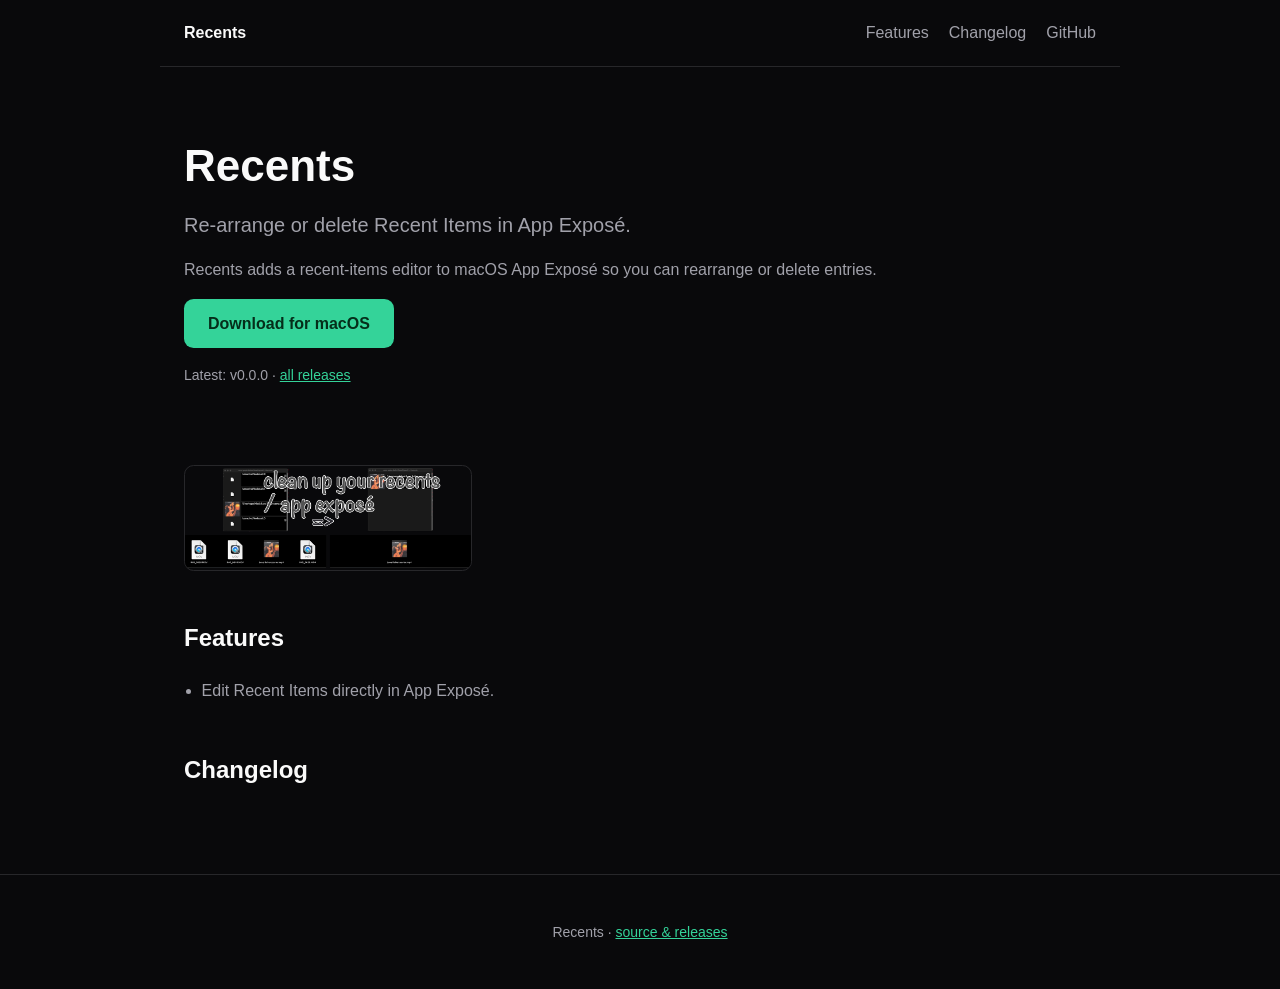
==== index.html @ caf692b4 "Scaffold website from the home-pipeline template" ====
<!doctype html>
<html lang="en">
<head>
  <meta charset="utf-8" />
  <meta name="viewport" content="width=device-width, initial-scale=1" />
  <title>Recents — Re-arrange or delete Recent Items in App Exposé.</title>
  <meta name="description" content="Recents adds a recent-items editor to macOS App Exposé so you can rearrange or delete entries." />
  <link rel="icon" href="favicon.ico" />
  <link rel="stylesheet" href="style.css" />
</head>
<body>
  <header class="nav">
    <a class="brand" href="/">Recents</a>
    <nav>
      <a href="#features">Features</a>
      <a href="#changelog">Changelog</a>
      <a href="https://github.com/steventheworker/Recents-macos-home">GitHub</a>
    </nav>
  </header>

  <main>
    <section class="hero">
      <h1>Recents</h1>
      <p class="tagline">Re-arrange or delete Recent Items in App Exposé.</p>
      <p class="description">Recents adds a recent-items editor to macOS App Exposé so you can rearrange or delete entries.</p>
      <p>
        <a class="button" href="https://github.com/steventheworker/Recents-macos-home/releases/latest">Download for macOS</a>
      </p>
      <p class="version">Latest: v0.0.0 · <a href="https://github.com/steventheworker/Recents-macos-home/releases">all releases</a></p>
    </section>

    <section class="screenshots">
            <img src="screenshots/screenshot.png" alt="Recents screenshot" loading="lazy" />
    </section>

    <section id="features">
      <h2>Features</h2>
      <ul class="features">
        <li>Edit Recent Items directly in App Exposé.</li>
      </ul>
    </section>

    <section id="changelog">
      <h2>Changelog</h2>
      <div class="releases">
        <!-- release-list -->
      </div>
    </section>
  </main>

  <footer>
    <p>Recents · <a href="https://github.com/steventheworker/Recents-macos-home">source &amp; releases</a></p>
  </footer>

  <script src="main.js"></script>
</body>
</html>
---- style.css ----
:root {
  --bg: #09090b;
  --panel: #18181b;
  --border: #27272a;
  --text: #fafafa;
  --muted: #a1a1aa;
  --accent: #34d399;
}

* { box-sizing: border-box; }

body {
  margin: 0;
  background: var(--bg);
  color: var(--text);
  font: 16px/1.6 -apple-system, BlinkMacSystemFont, "Segoe UI", Roboto, sans-serif;
}

a { color: var(--accent); }

.nav {
  display: flex;
  align-items: center;
  justify-content: space-between;
  max-width: 60rem;
  margin: 0 auto;
  padding: 1.25rem 1.5rem;
  border-bottom: 1px solid var(--border);
}

.brand { font-weight: 700; text-decoration: none; color: var(--text); }
.nav nav { display: flex; gap: 1.25rem; }
.nav nav a { color: var(--muted); text-decoration: none; }
.nav nav a:hover { color: var(--text); }

main { max-width: 60rem; margin: 0 auto; padding: 0 1.5rem 4rem; }

.hero { padding: 4rem 0 2rem; }
.hero h1 { font-size: 2.75rem; margin: 0 0 0.5rem; }
.tagline { font-size: 1.25rem; color: var(--muted); margin: 0 0 0.5rem; }
.description { max-width: 44rem; color: var(--muted); }
.version { color: var(--muted); font-size: 0.875rem; }

.button {
  display: inline-block;
  background: var(--accent);
  color: #052e1a;
  font-weight: 600;
  padding: 0.75rem 1.5rem;
  border-radius: 0.6rem;
  text-decoration: none;
}

.screenshots { display: flex; flex-wrap: wrap; gap: 0.75rem; margin: 2rem 0; }
.screenshots img { width: 18rem; max-width: 100%; border: 1px solid var(--border); border-radius: 0.6rem; }

section h2 { margin-top: 3rem; }
.features { padding-left: 1.1rem; color: var(--muted); }

.release {
  border: 1px solid var(--border);
  background: var(--panel);
  border-radius: 0.6rem;
  padding: 1rem 1.25rem;
  margin-bottom: 0.75rem;
}
.release h3 { margin: 0 0 0.25rem; }
.release-date { color: var(--muted); font-size: 0.875rem; margin: 0 0 0.5rem; }
.release ul { margin: 0; padding-left: 1.1rem; color: var(--muted); }

footer {
  border-top: 1px solid var(--border);
  text-align: center;
  color: var(--muted);
  font-size: 0.875rem;
  padding: 2rem 1rem;
}
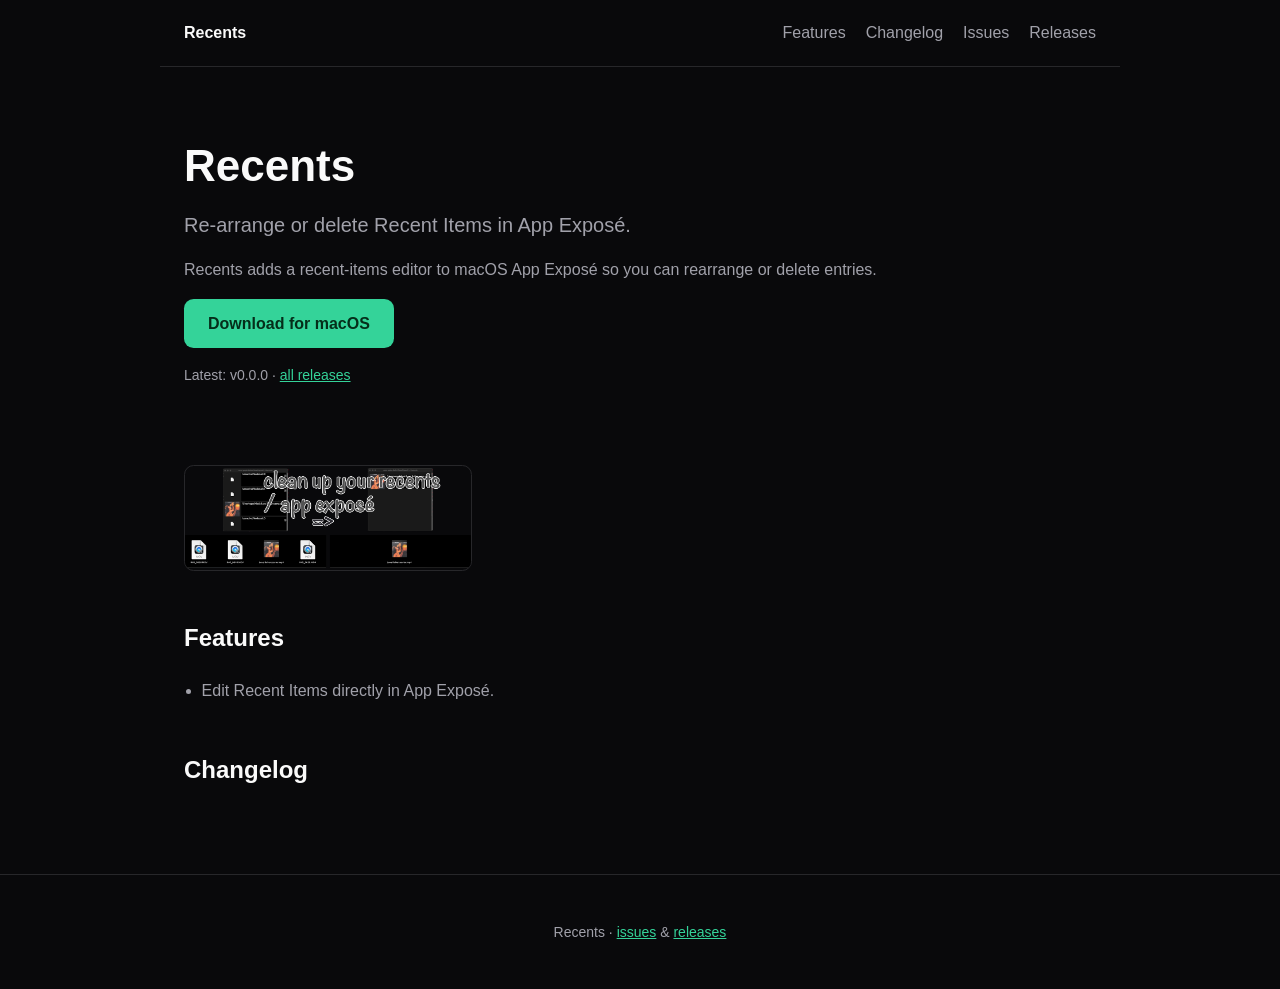
==== commit 86b0d488: "Use the closed-source template (no GitHub link; Issues/Releases)" ====
--- a/index.html
+++ b/index.html
@@ -14,7 +14,8 @@
     <nav>
       <a href="#features">Features</a>
       <a href="#changelog">Changelog</a>
-      <a href="https://github.com/steventheworker/Recents-macos-home">GitHub</a>
+      <a href="https://github.com/steventheworker/Recents-macos-home/issues">Issues</a>
+      <a href="https://github.com/steventheworker/Recents-macos-home/releases">Releases</a>
     </nav>
   </header>
 
@@ -49,7 +50,7 @@
   </main>
 
   <footer>
-    <p>Recents · <a href="https://github.com/steventheworker/Recents-macos-home">source &amp; releases</a></p>
+    <p>Recents · <a href="https://github.com/steventheworker/Recents-macos-home/issues">issues</a> &amp; <a href="https://github.com/steventheworker/Recents-macos-home/releases">releases</a></p>
   </footer>
 
   <script src="main.js"></script>
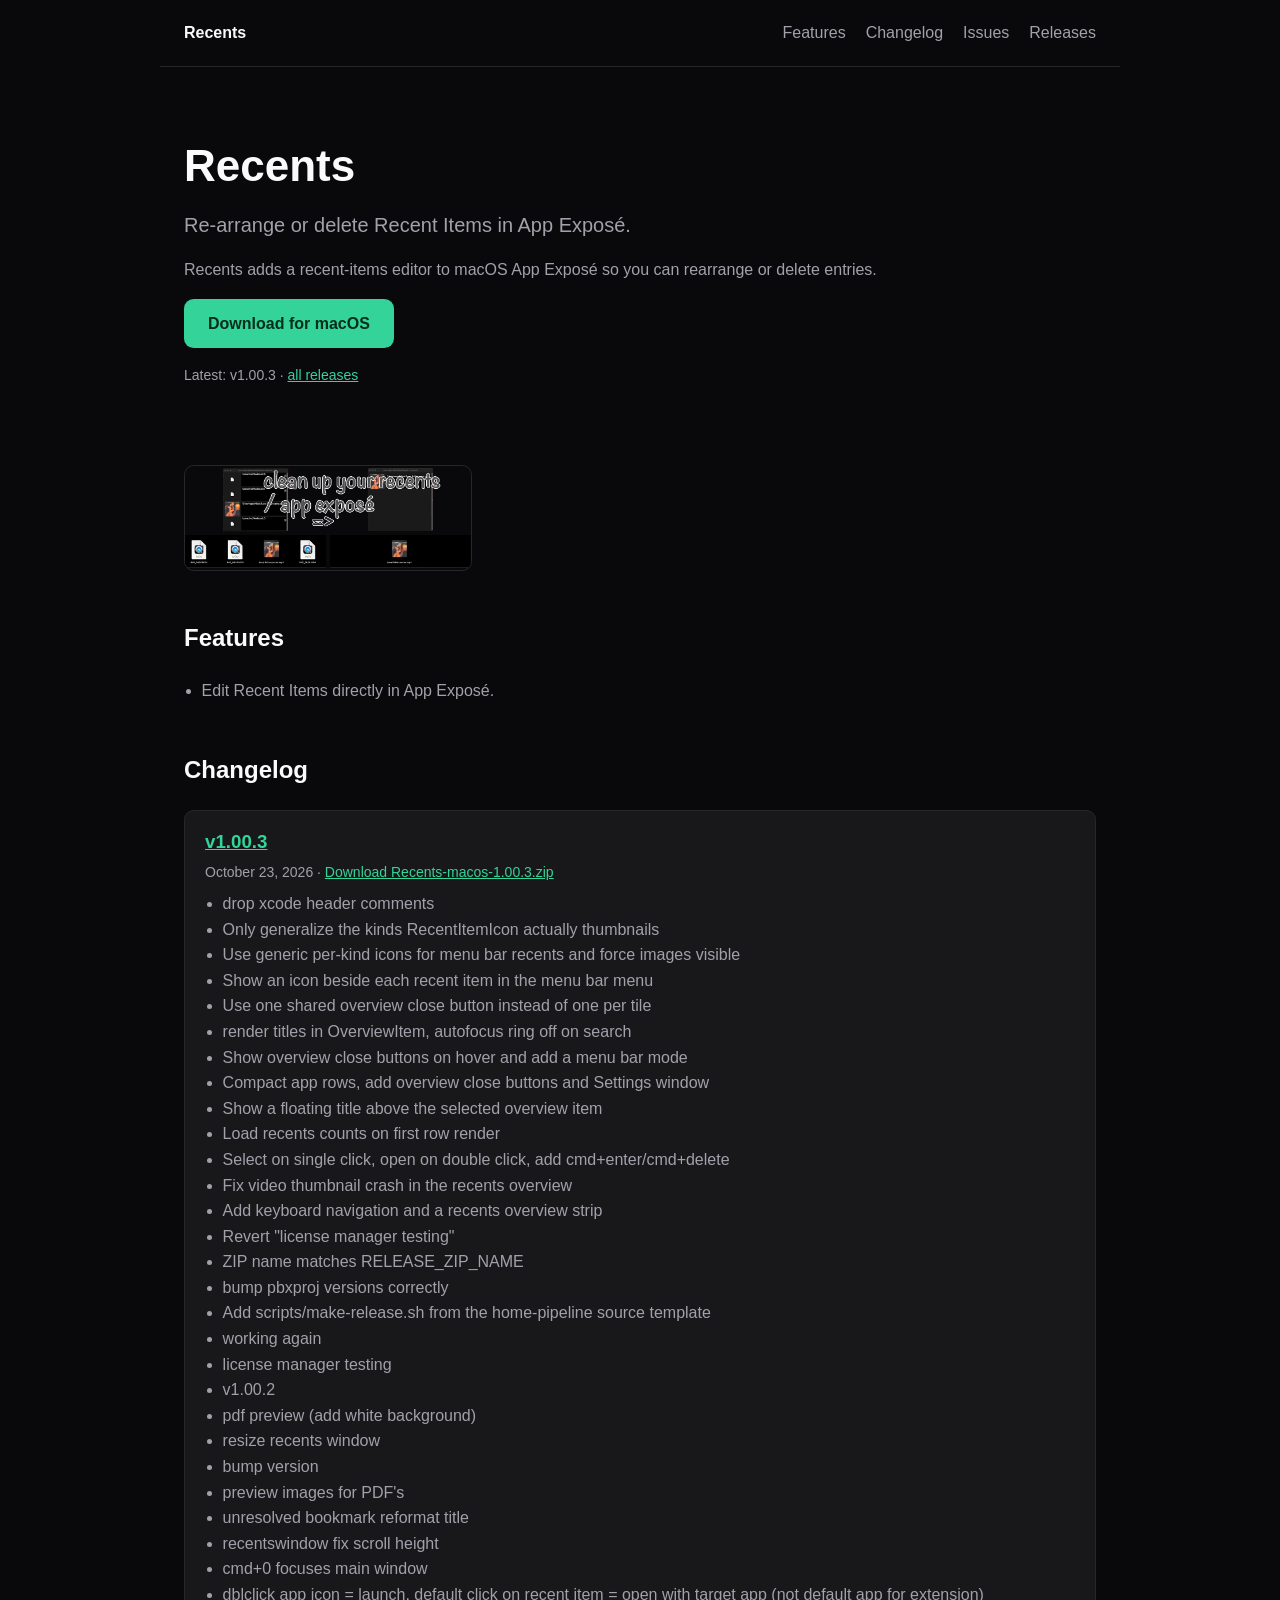
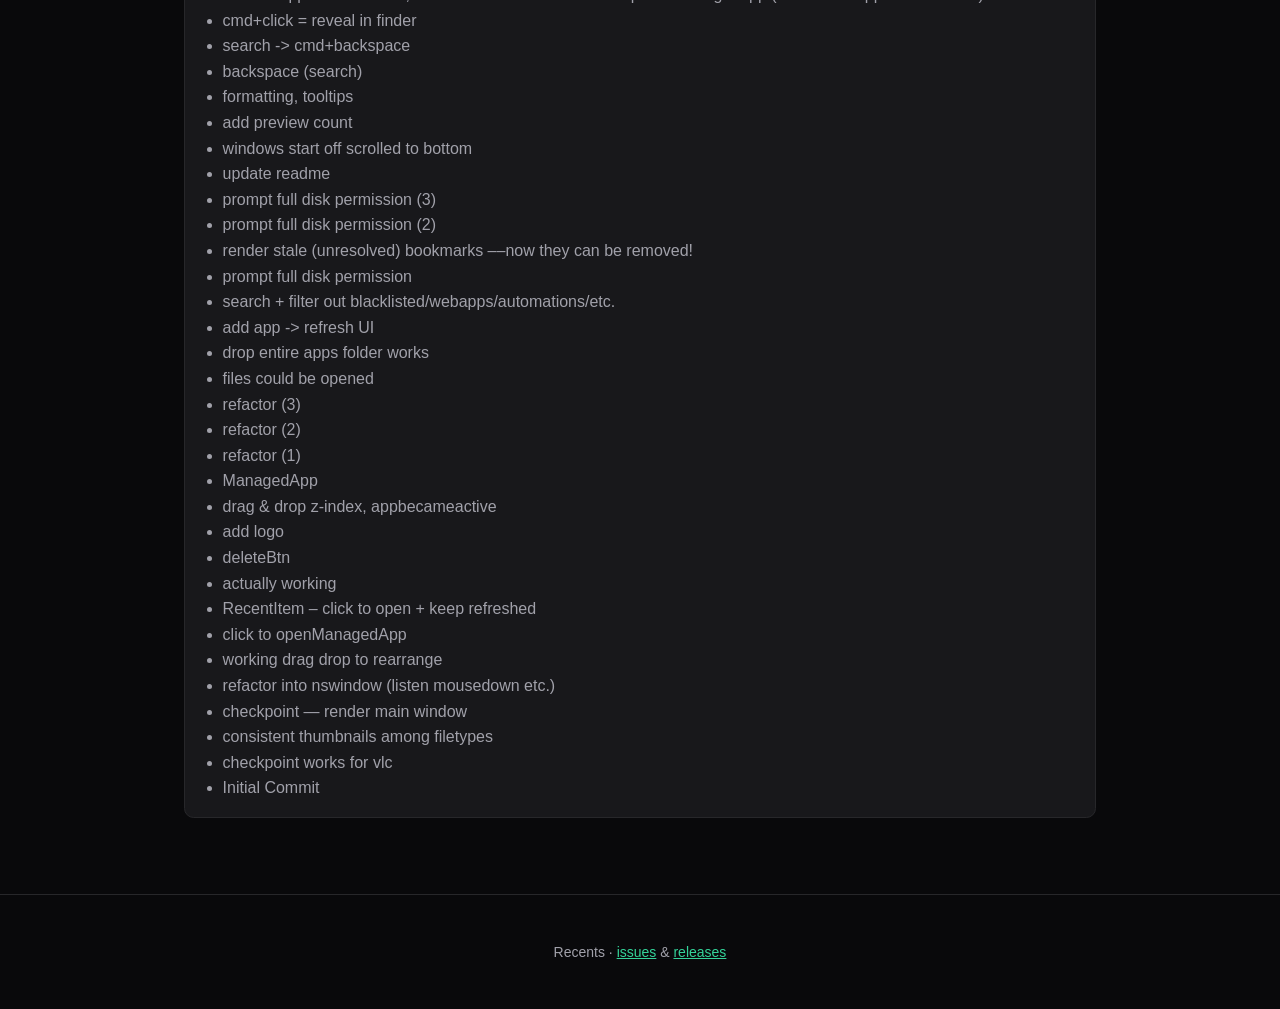
==== commit ff37d047: "publish Recents v1.00.3" ====
--- a/index.html
+++ b/index.html
@@ -27,7 +27,7 @@
       <p>
         <a class="button" href="https://github.com/steventheworker/Recents-macos-home/releases/latest">Download for macOS</a>
       </p>
-      <p class="version">Latest: v0.0.0 · <a href="https://github.com/steventheworker/Recents-macos-home/releases">all releases</a></p>
+      <p class="version">Latest: v1.00.3 · <a href="https://github.com/steventheworker/Recents-macos-home/releases">all releases</a></p>
     </section>
 
     <section class="screenshots">
@@ -45,6 +45,71 @@
       <h2>Changelog</h2>
       <div class="releases">
         <!-- release-list -->
+      <section class="release" data-version="1.00.3">
+        <h3><a href="https://recents-macos.netlify.app/changelog-sparkle/releases/v1.00.3/">v1.00.3</a></h3>
+        <p class="release-date">October 23, 2026 · <a href="https://github.com/steventheworker/Recents-macos-home/releases/download/v1.00.3/Recents-macos-1.00.3.zip">Download Recents-macos-1.00.3.zip</a></p>
+        <ul>
+          <li>drop xcode header comments</li>
+          <li>Only generalize the kinds RecentItemIcon actually thumbnails</li>
+          <li>Use generic per-kind icons for menu bar recents and force images visible</li>
+          <li>Show an icon beside each recent item in the menu bar menu</li>
+          <li>Use one shared overview close button instead of one per tile</li>
+          <li>render titles in OverviewItem, autofocus ring off on search</li>
+          <li>Show overview close buttons on hover and add a menu bar mode</li>
+          <li>Compact app rows, add overview close buttons and Settings window</li>
+          <li>Show a floating title above the selected overview item</li>
+          <li>Load recents counts on first row render</li>
+          <li>Select on single click, open on double click, add cmd+enter/cmd+delete</li>
+          <li>Fix video thumbnail crash in the recents overview</li>
+          <li>Add keyboard navigation and a recents overview strip</li>
+          <li>Revert &quot;license manager testing&quot;</li>
+          <li>ZIP name matches RELEASE_ZIP_NAME</li>
+          <li>bump pbxproj versions correctly</li>
+          <li>Add scripts/make-release.sh from the home-pipeline source template</li>
+          <li>working again</li>
+          <li>license manager testing</li>
+          <li>v1.00.2</li>
+          <li>pdf preview (add white background)</li>
+          <li>resize recents window</li>
+          <li>bump version</li>
+          <li>preview images for PDF&#x27;s</li>
+          <li>unresolved bookmark reformat title</li>
+          <li>recentswindow fix scroll height</li>
+          <li>cmd+0 focuses main window</li>
+          <li>dblclick app icon = launch, default click on recent item = open with target app (not default app for extension)</li>
+          <li>cmd+click = reveal in finder</li>
+          <li>search -&gt; cmd+backspace</li>
+          <li>backspace (search)</li>
+          <li>formatting, tooltips</li>
+          <li>add preview count</li>
+          <li>windows start off scrolled to bottom</li>
+          <li>update readme</li>
+          <li>prompt full disk permission (3)</li>
+          <li>prompt full disk permission (2)</li>
+          <li>render stale (unresolved) bookmarks ––now they can be removed!</li>
+          <li>prompt full disk permission</li>
+          <li>search + filter out blacklisted/webapps/automations/etc.</li>
+          <li>add app -&gt; refresh UI</li>
+          <li>drop entire apps folder works</li>
+          <li>files could be opened</li>
+          <li>refactor (3)</li>
+          <li>refactor (2)</li>
+          <li>refactor (1)</li>
+          <li>ManagedApp</li>
+          <li>drag &amp; drop z-index, appbecameactive</li>
+          <li>add logo</li>
+          <li>deleteBtn</li>
+          <li>actually working</li>
+          <li>RecentItem – click to open + keep refreshed</li>
+          <li>click to openManagedApp</li>
+          <li>working drag drop to rearrange</li>
+          <li>refactor into nswindow (listen mousedown etc.)</li>
+          <li>checkpoint — render main window</li>
+          <li>consistent thumbnails among filetypes</li>
+          <li>checkpoint works for vlc</li>
+          <li>Initial Commit</li>
+        </ul>
+      </section>
       </div>
     </section>
   </main>
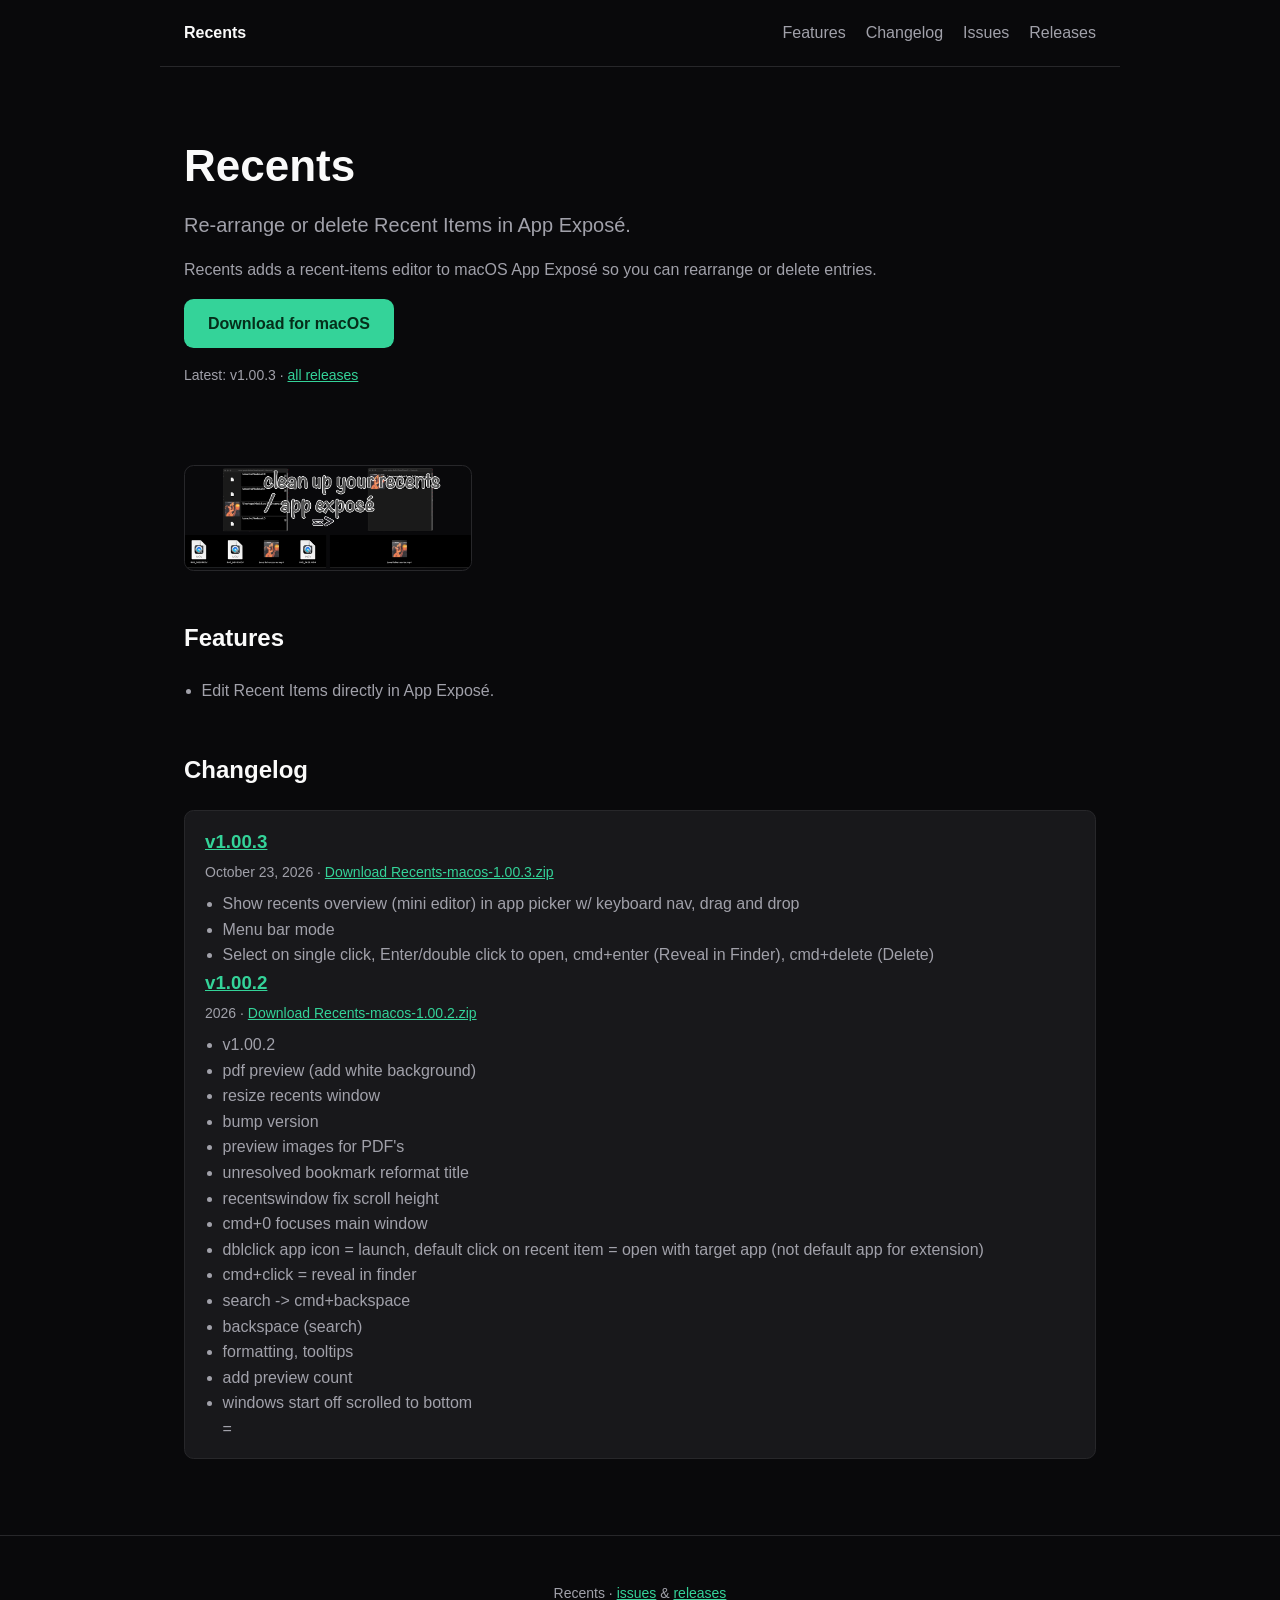
==== commit ae42eb17: "update site url, release notes, screenshot" ====
--- a/index.html
+++ b/index.html
@@ -1,123 +1,161 @@
 <!doctype html>
 <html lang="en">
-<head>
-  <meta charset="utf-8" />
-  <meta name="viewport" content="width=device-width, initial-scale=1" />
-  <title>Recents — Re-arrange or delete Recent Items in App Exposé.</title>
-  <meta name="description" content="Recents adds a recent-items editor to macOS App Exposé so you can rearrange or delete entries." />
-  <link rel="icon" href="favicon.ico" />
-  <link rel="stylesheet" href="style.css" />
-</head>
-<body>
-  <header class="nav">
-    <a class="brand" href="/">Recents</a>
-    <nav>
-      <a href="#features">Features</a>
-      <a href="#changelog">Changelog</a>
-      <a href="https://github.com/steventheworker/Recents-macos-home/issues">Issues</a>
-      <a href="https://github.com/steventheworker/Recents-macos-home/releases">Releases</a>
-    </nav>
-  </header>
+	<head>
+		<meta charset="utf-8" />
+		<meta name="viewport" content="width=device-width, initial-scale=1" />
+		<title>
+			Recents — Re-arrange or delete Recent Items in App Exposé.
+		</title>
+		<meta
+			name="description"
+			content="Recents adds a recent-items editor to macOS App Exposé so you can rearrange or delete entries."
+		/>
+		<link rel="icon" href="favicon.ico" />
+		<link rel="stylesheet" href="style.css" />
+	</head>
+	<body>
+		<header class="nav">
+			<a class="brand" href="/">Recents</a>
+			<nav>
+				<a href="#features">Features</a>
+				<a href="#changelog">Changelog</a>
+				<a
+					href="https://github.com/steventheworker/Recents-macos-home/issues"
+					>Issues</a
+				>
+				<a
+					href="https://github.com/steventheworker/Recents-macos-home/releases"
+					>Releases</a
+				>
+			</nav>
+		</header>
 
-  <main>
-    <section class="hero">
-      <h1>Recents</h1>
-      <p class="tagline">Re-arrange or delete Recent Items in App Exposé.</p>
-      <p class="description">Recents adds a recent-items editor to macOS App Exposé so you can rearrange or delete entries.</p>
-      <p>
-        <a class="button" href="https://github.com/steventheworker/Recents-macos-home/releases/latest">Download for macOS</a>
-      </p>
-      <p class="version">Latest: v1.00.3 · <a href="https://github.com/steventheworker/Recents-macos-home/releases">all releases</a></p>
-    </section>
+		<main>
+			<section class="hero">
+				<h1>Recents</h1>
+				<p class="tagline">
+					Re-arrange or delete Recent Items in App Exposé.
+				</p>
+				<p class="description">
+					Recents adds a recent-items editor to macOS App Exposé so
+					you can rearrange or delete entries.
+				</p>
+				<p>
+					<a
+						class="button"
+						href="https://github.com/steventheworker/Recents-macos-home/releases/latest"
+						>Download for macOS</a
+					>
+				</p>
+				<p class="version">
+					Latest: v1.00.3 ·
+					<a
+						href="https://github.com/steventheworker/Recents-macos-home/releases"
+						>all releases</a
+					>
+				</p>
+			</section>
 
-    <section class="screenshots">
-            <img src="screenshots/screenshot.png" alt="Recents screenshot" loading="lazy" />
-    </section>
+			<section class="screenshots">
+				<img
+					src="screenshots/screenshot.png"
+					alt="Recents screenshot"
+					loading="lazy"
+				/>
+			</section>
 
-    <section id="features">
-      <h2>Features</h2>
-      <ul class="features">
-        <li>Edit Recent Items directly in App Exposé.</li>
-      </ul>
-    </section>
+			<section id="features">
+				<h2>Features</h2>
+				<ul class="features">
+					<li>Edit Recent Items directly in App Exposé.</li>
+				</ul>
+			</section>
 
-    <section id="changelog">
-      <h2>Changelog</h2>
-      <div class="releases">
-        <!-- release-list -->
-      <section class="release" data-version="1.00.3">
-        <h3><a href="https://recents-macos.netlify.app/changelog-sparkle/releases/v1.00.3/">v1.00.3</a></h3>
-        <p class="release-date">October 23, 2026 · <a href="https://github.com/steventheworker/Recents-macos-home/releases/download/v1.00.3/Recents-macos-1.00.3.zip">Download Recents-macos-1.00.3.zip</a></p>
-        <ul>
-          <li>drop xcode header comments</li>
-          <li>Only generalize the kinds RecentItemIcon actually thumbnails</li>
-          <li>Use generic per-kind icons for menu bar recents and force images visible</li>
-          <li>Show an icon beside each recent item in the menu bar menu</li>
-          <li>Use one shared overview close button instead of one per tile</li>
-          <li>render titles in OverviewItem, autofocus ring off on search</li>
-          <li>Show overview close buttons on hover and add a menu bar mode</li>
-          <li>Compact app rows, add overview close buttons and Settings window</li>
-          <li>Show a floating title above the selected overview item</li>
-          <li>Load recents counts on first row render</li>
-          <li>Select on single click, open on double click, add cmd+enter/cmd+delete</li>
-          <li>Fix video thumbnail crash in the recents overview</li>
-          <li>Add keyboard navigation and a recents overview strip</li>
-          <li>Revert &quot;license manager testing&quot;</li>
-          <li>ZIP name matches RELEASE_ZIP_NAME</li>
-          <li>bump pbxproj versions correctly</li>
-          <li>Add scripts/make-release.sh from the home-pipeline source template</li>
-          <li>working again</li>
-          <li>license manager testing</li>
-          <li>v1.00.2</li>
-          <li>pdf preview (add white background)</li>
-          <li>resize recents window</li>
-          <li>bump version</li>
-          <li>preview images for PDF&#x27;s</li>
-          <li>unresolved bookmark reformat title</li>
-          <li>recentswindow fix scroll height</li>
-          <li>cmd+0 focuses main window</li>
-          <li>dblclick app icon = launch, default click on recent item = open with target app (not default app for extension)</li>
-          <li>cmd+click = reveal in finder</li>
-          <li>search -&gt; cmd+backspace</li>
-          <li>backspace (search)</li>
-          <li>formatting, tooltips</li>
-          <li>add preview count</li>
-          <li>windows start off scrolled to bottom</li>
-          <li>update readme</li>
-          <li>prompt full disk permission (3)</li>
-          <li>prompt full disk permission (2)</li>
-          <li>render stale (unresolved) bookmarks ––now they can be removed!</li>
-          <li>prompt full disk permission</li>
-          <li>search + filter out blacklisted/webapps/automations/etc.</li>
-          <li>add app -&gt; refresh UI</li>
-          <li>drop entire apps folder works</li>
-          <li>files could be opened</li>
-          <li>refactor (3)</li>
-          <li>refactor (2)</li>
-          <li>refactor (1)</li>
-          <li>ManagedApp</li>
-          <li>drag &amp; drop z-index, appbecameactive</li>
-          <li>add logo</li>
-          <li>deleteBtn</li>
-          <li>actually working</li>
-          <li>RecentItem – click to open + keep refreshed</li>
-          <li>click to openManagedApp</li>
-          <li>working drag drop to rearrange</li>
-          <li>refactor into nswindow (listen mousedown etc.)</li>
-          <li>checkpoint — render main window</li>
-          <li>consistent thumbnails among filetypes</li>
-          <li>checkpoint works for vlc</li>
-          <li>Initial Commit</li>
-        </ul>
-      </section>
-      </div>
-    </section>
-  </main>
+			<section id="changelog">
+				<h2>Changelog</h2>
+				<div class="releases">
+					<!-- release-list -->
+					<section class="release" data-version="1.00.3">
+						<h3>
+							<a
+								href="https://recents.netlify.app/changelog-sparkle/releases/v1.00.3/"
+								>v1.00.3</a
+							>
+						</h3>
+						<p class="release-date">
+							October 23, 2026 ·
+							<a
+								href="https://github.com/steventheworker/Recents-macos-home/releases/download/v1.00.3/Recents-macos-1.00.3.zip"
+								>Download Recents-macos-1.00.3.zip</a
+							>
+						</p>
+						<ul>
+							<li>
+								Show recents overview (mini editor) in app
+								picker w/ keyboard nav, drag and drop
+							</li>
+							<li>Menu bar mode</li>
+							<li>
+								Select on single click, Enter/double click to
+								open, cmd+enter (Reveal in Finder), cmd+delete
+								(Delete)
+							</li>
+						</ul>
+						<h3>
+							<a
+								href="https://recents.netlify.app/changelog-sparkle/releases/v1.00.2/"
+								>v1.00.2</a
+							>
+						</h3>
+						<p class="release-date">
+							2026 ·
+							<a
+								href="https://github.com/steventheworker/Recents-macos-home/releases/download/v1.00.2/Recents-macos-1.00.2.zip"
+								>Download Recents-macos-1.00.2.zip</a
+							>
+						</p>
+						<ul>
+							<li>v1.00.2</li>
+							<li>pdf preview (add white background)</li>
+							<li>resize recents window</li>
+							<li>bump version</li>
+							<li>preview images for PDF&#x27;s</li>
+							<li>unresolved bookmark reformat title</li>
+							<li>recentswindow fix scroll height</li>
+							<li>cmd+0 focuses main window</li>
+							<li>
+								dblclick app icon = launch, default click on
+								recent item = open with target app (not default
+								app for extension)
+							</li>
+							<li>cmd+click = reveal in finder</li>
+							<li>search -&gt; cmd+backspace</li>
+							<li>backspace (search)</li>
+							<li>formatting, tooltips</li>
+							<li>add preview count</li>
+							<li>windows start off scrolled to bottom</li>
+							=
+						</ul>
+					</section>
+				</div>
+			</section>
+		</main>
 
-  <footer>
-    <p>Recents · <a href="https://github.com/steventheworker/Recents-macos-home/issues">issues</a> &amp; <a href="https://github.com/steventheworker/Recents-macos-home/releases">releases</a></p>
-  </footer>
+		<footer>
+			<p>
+				Recents ·
+				<a
+					href="https://github.com/steventheworker/Recents-macos-home/issues"
+					>issues</a
+				>
+				&amp;
+				<a
+					href="https://github.com/steventheworker/Recents-macos-home/releases"
+					>releases</a
+				>
+			</p>
+		</footer>
 
-  <script src="main.js"></script>
-</body>
+		<script src="main.js"></script>
+	</body>
 </html>
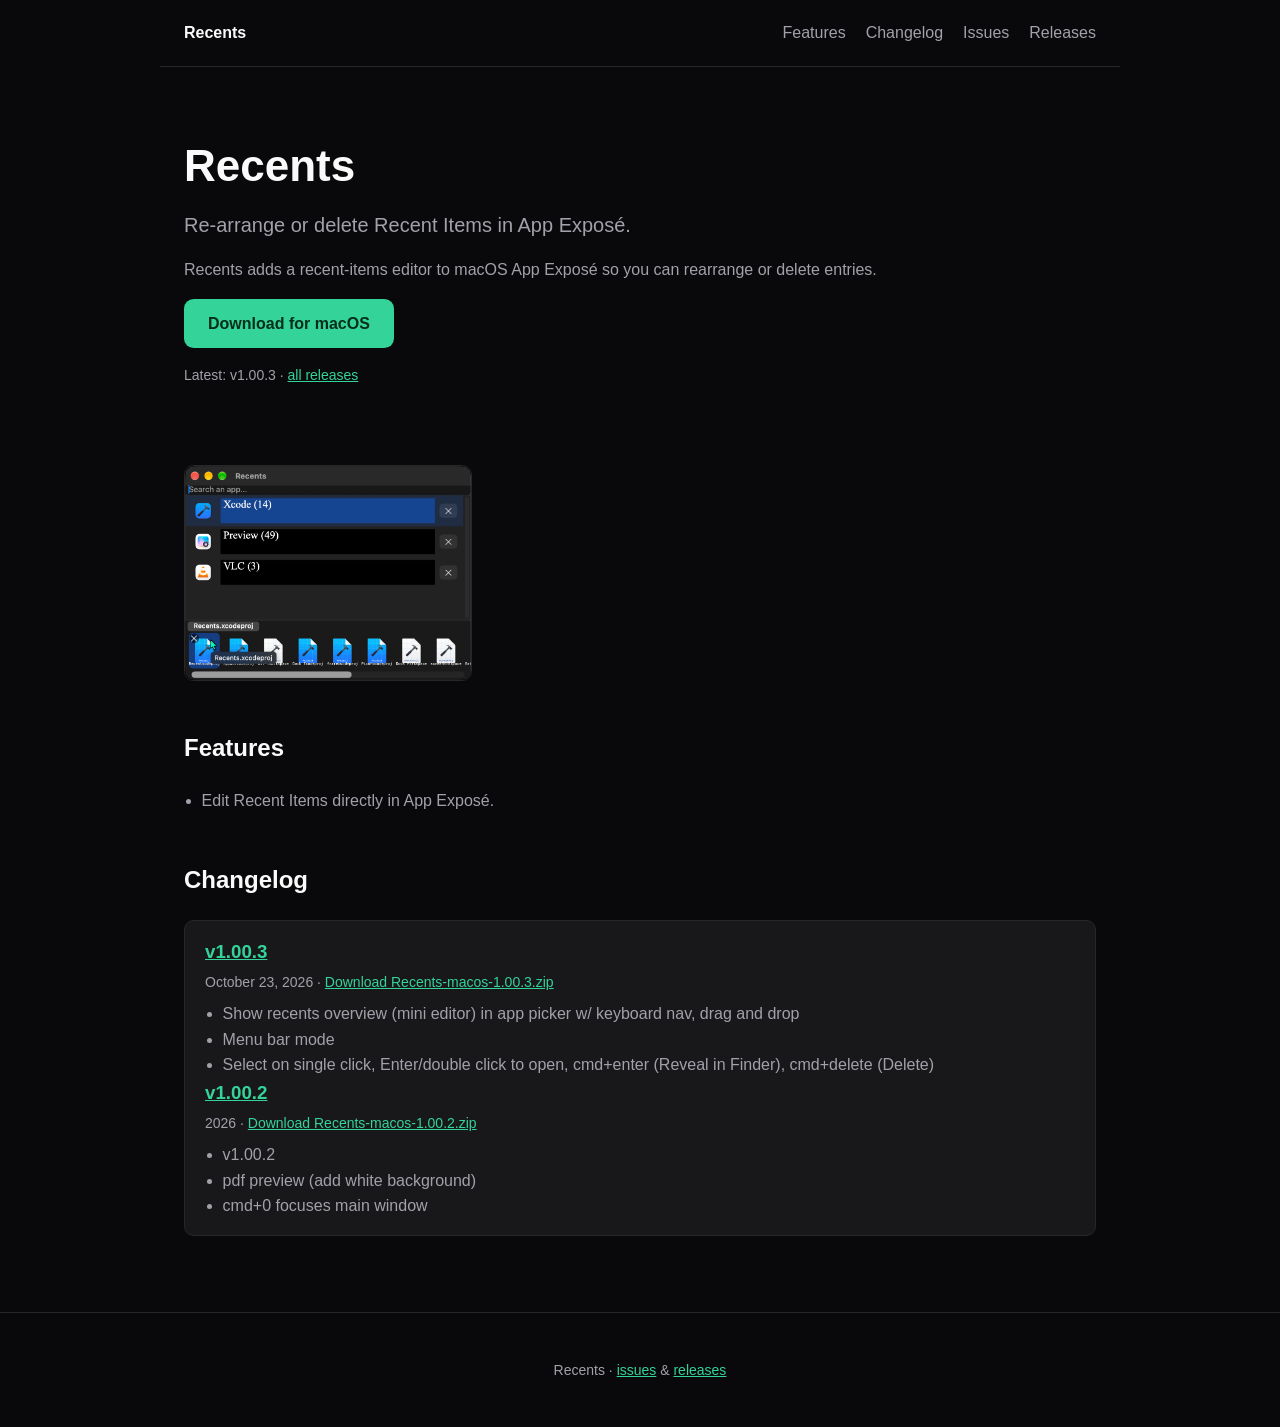
==== commit 2afb43a3: "fix release notes, screenshot" ====
--- a/index.html
+++ b/index.html
@@ -117,24 +117,7 @@
 						<ul>
 							<li>v1.00.2</li>
 							<li>pdf preview (add white background)</li>
-							<li>resize recents window</li>
-							<li>bump version</li>
-							<li>preview images for PDF&#x27;s</li>
-							<li>unresolved bookmark reformat title</li>
-							<li>recentswindow fix scroll height</li>
 							<li>cmd+0 focuses main window</li>
-							<li>
-								dblclick app icon = launch, default click on
-								recent item = open with target app (not default
-								app for extension)
-							</li>
-							<li>cmd+click = reveal in finder</li>
-							<li>search -&gt; cmd+backspace</li>
-							<li>backspace (search)</li>
-							<li>formatting, tooltips</li>
-							<li>add preview count</li>
-							<li>windows start off scrolled to bottom</li>
-							=
 						</ul>
 					</section>
 				</div>
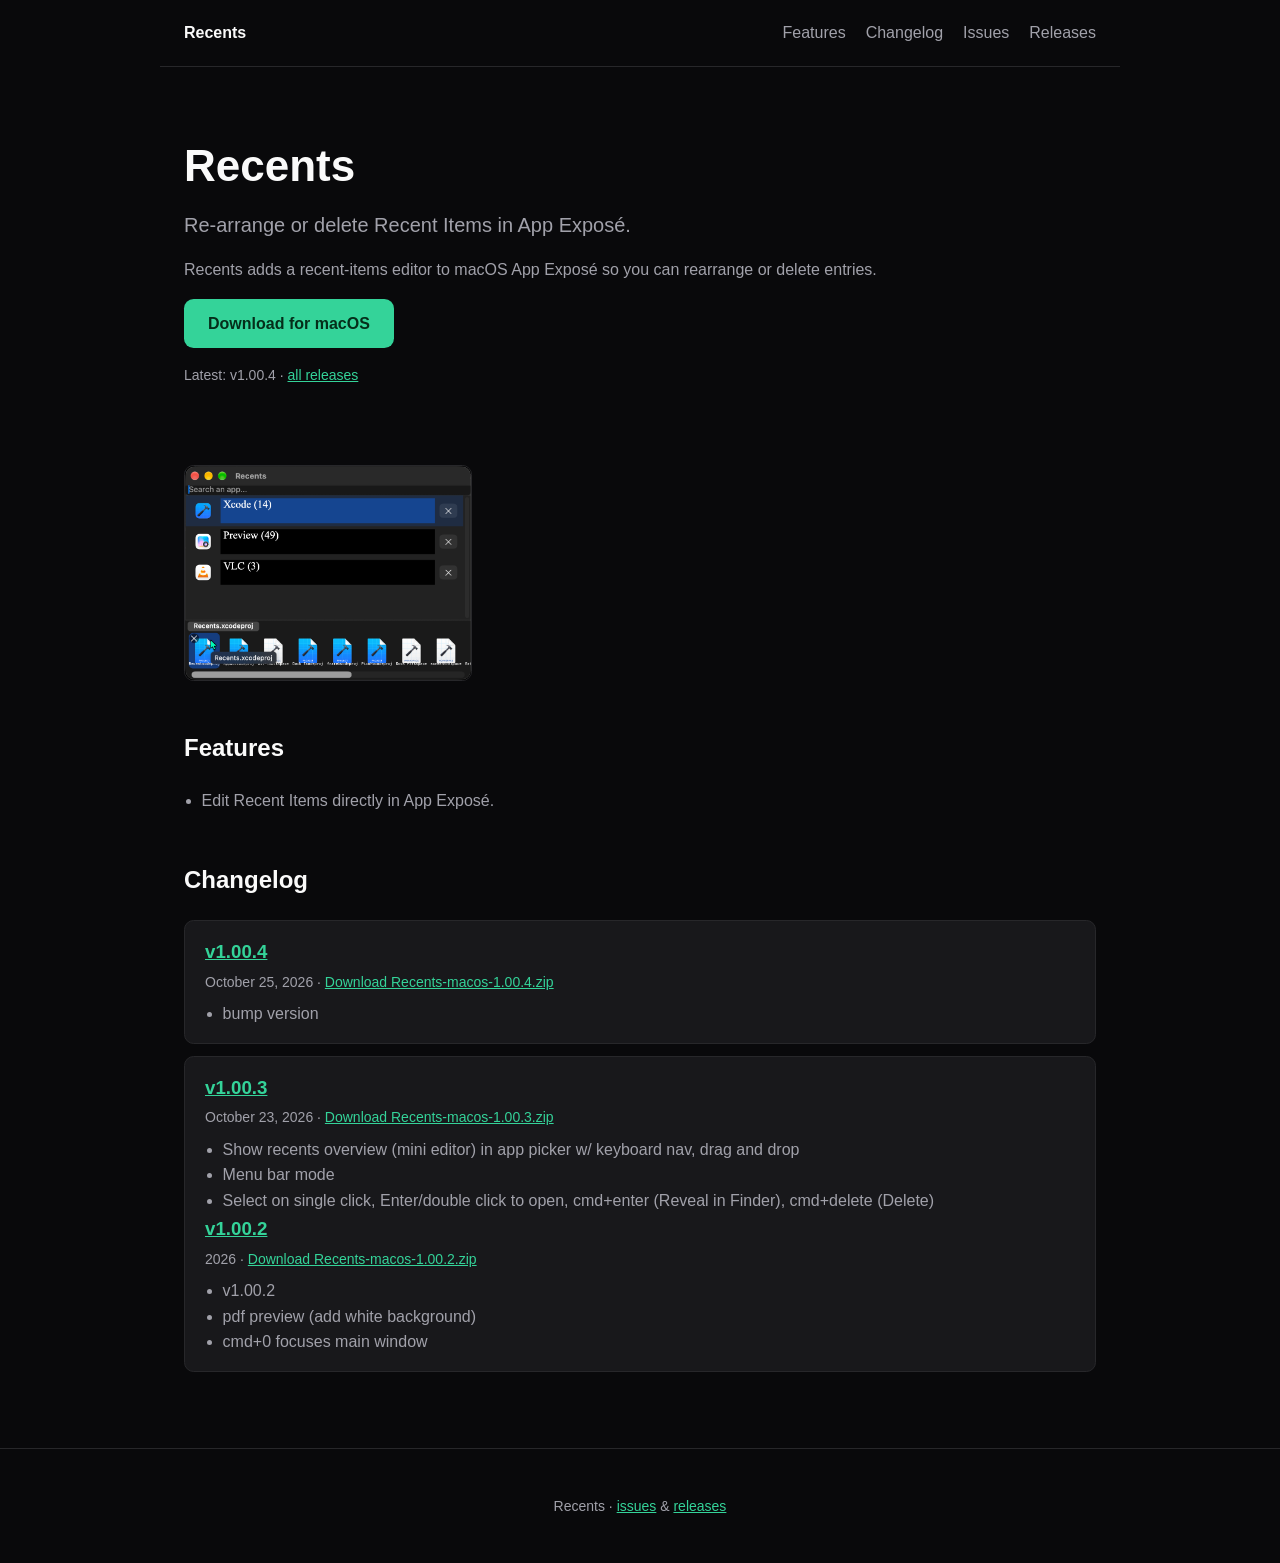
==== commit 6400500f: "publish Recents v1.00.4" ====
--- a/index.html
+++ b/index.html
@@ -48,7 +48,7 @@
 					>
 				</p>
 				<p class="version">
-					Latest: v1.00.3 ·
+					Latest: v1.00.4 ·
 					<a
 						href="https://github.com/steventheworker/Recents-macos-home/releases"
 						>all releases</a
@@ -75,6 +75,13 @@
 				<h2>Changelog</h2>
 				<div class="releases">
 					<!-- release-list -->
+      <section class="release" data-version="1.00.4">
+        <h3><a href="https://recents.netlify.app/changelog-sparkle/releases/v1.00.4/">v1.00.4</a></h3>
+        <p class="release-date">October 25, 2026 · <a href="https://github.com/steventheworker/Recents-macos-home/releases/download/v1.00.4/Recents-macos-1.00.4.zip">Download Recents-macos-1.00.4.zip</a></p>
+        <ul>
+          <li>bump version</li>
+        </ul>
+      </section>
 					<section class="release" data-version="1.00.3">
 						<h3>
 							<a
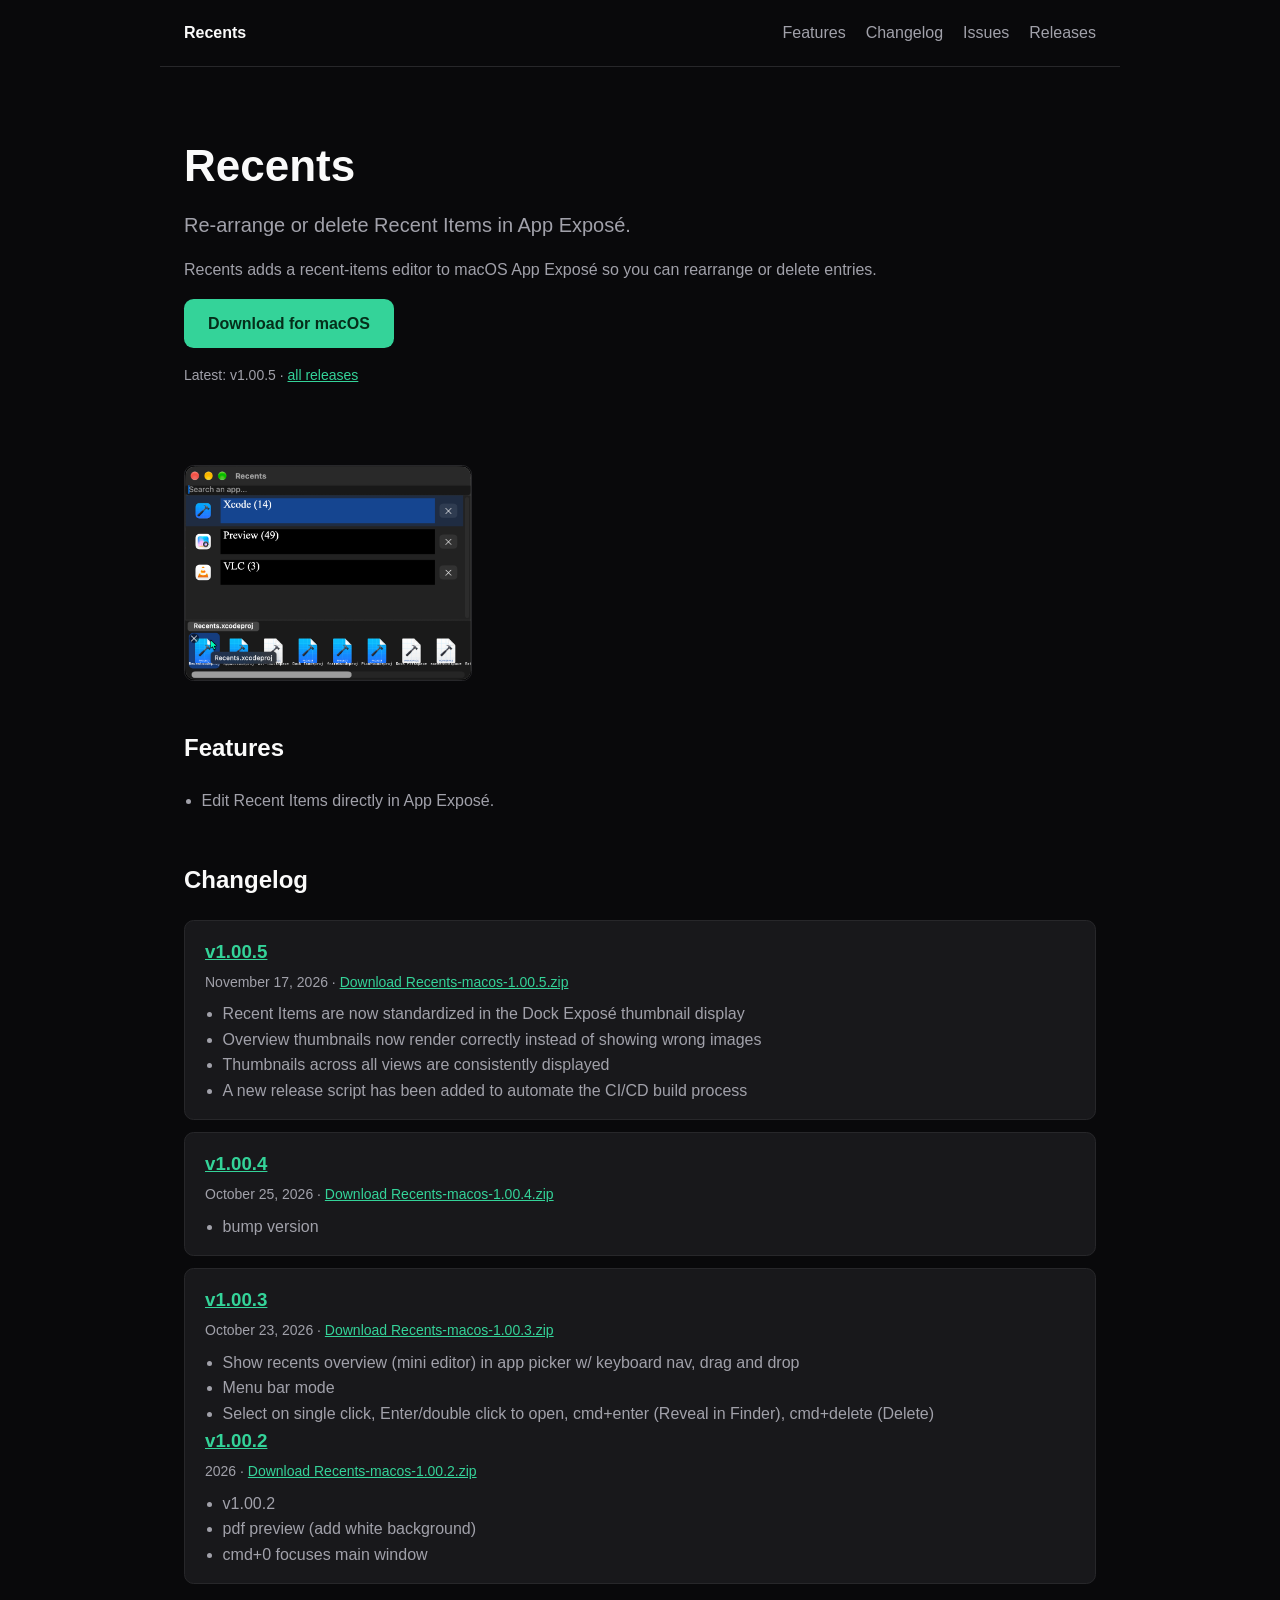
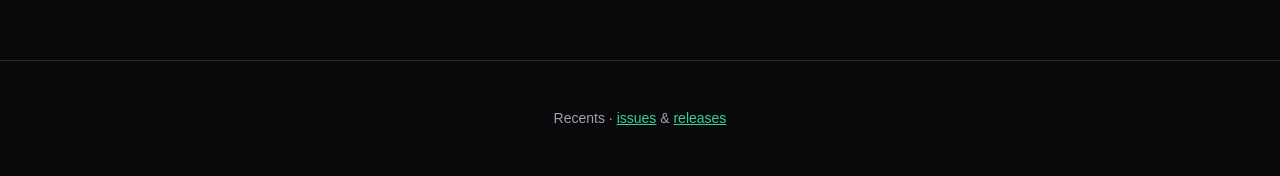
==== commit 0336bd41: "publish Recents v1.00.5" ====
--- a/index.html
+++ b/index.html
@@ -48,7 +48,7 @@
 					>
 				</p>
 				<p class="version">
-					Latest: v1.00.4 ·
+					Latest: v1.00.5 ·
 					<a
 						href="https://github.com/steventheworker/Recents-macos-home/releases"
 						>all releases</a
@@ -75,6 +75,16 @@
 				<h2>Changelog</h2>
 				<div class="releases">
 					<!-- release-list -->
+      <section class="release" data-version="1.00.5">
+        <h3><a href="https://recents.netlify.app/changelog-sparkle/releases/v1.00.5/">v1.00.5</a></h3>
+        <p class="release-date">November 17, 2026 · <a href="https://github.com/steventheworker/Recents-macos-home/releases/download/v1.00.5/Recents-macos-1.00.5.zip">Download Recents-macos-1.00.5.zip</a></p>
+        <ul>
+          <li>Recent Items are now standardized in the Dock Exposé thumbnail display</li>
+          <li>Overview thumbnails now render correctly instead of showing wrong images</li>
+          <li>Thumbnails across all views are consistently displayed</li>
+          <li>A new release script has been added to automate the CI/CD build process</li>
+        </ul>
+      </section>
       <section class="release" data-version="1.00.4">
         <h3><a href="https://recents.netlify.app/changelog-sparkle/releases/v1.00.4/">v1.00.4</a></h3>
         <p class="release-date">October 25, 2026 · <a href="https://github.com/steventheworker/Recents-macos-home/releases/download/v1.00.4/Recents-macos-1.00.4.zip">Download Recents-macos-1.00.4.zip</a></p>
